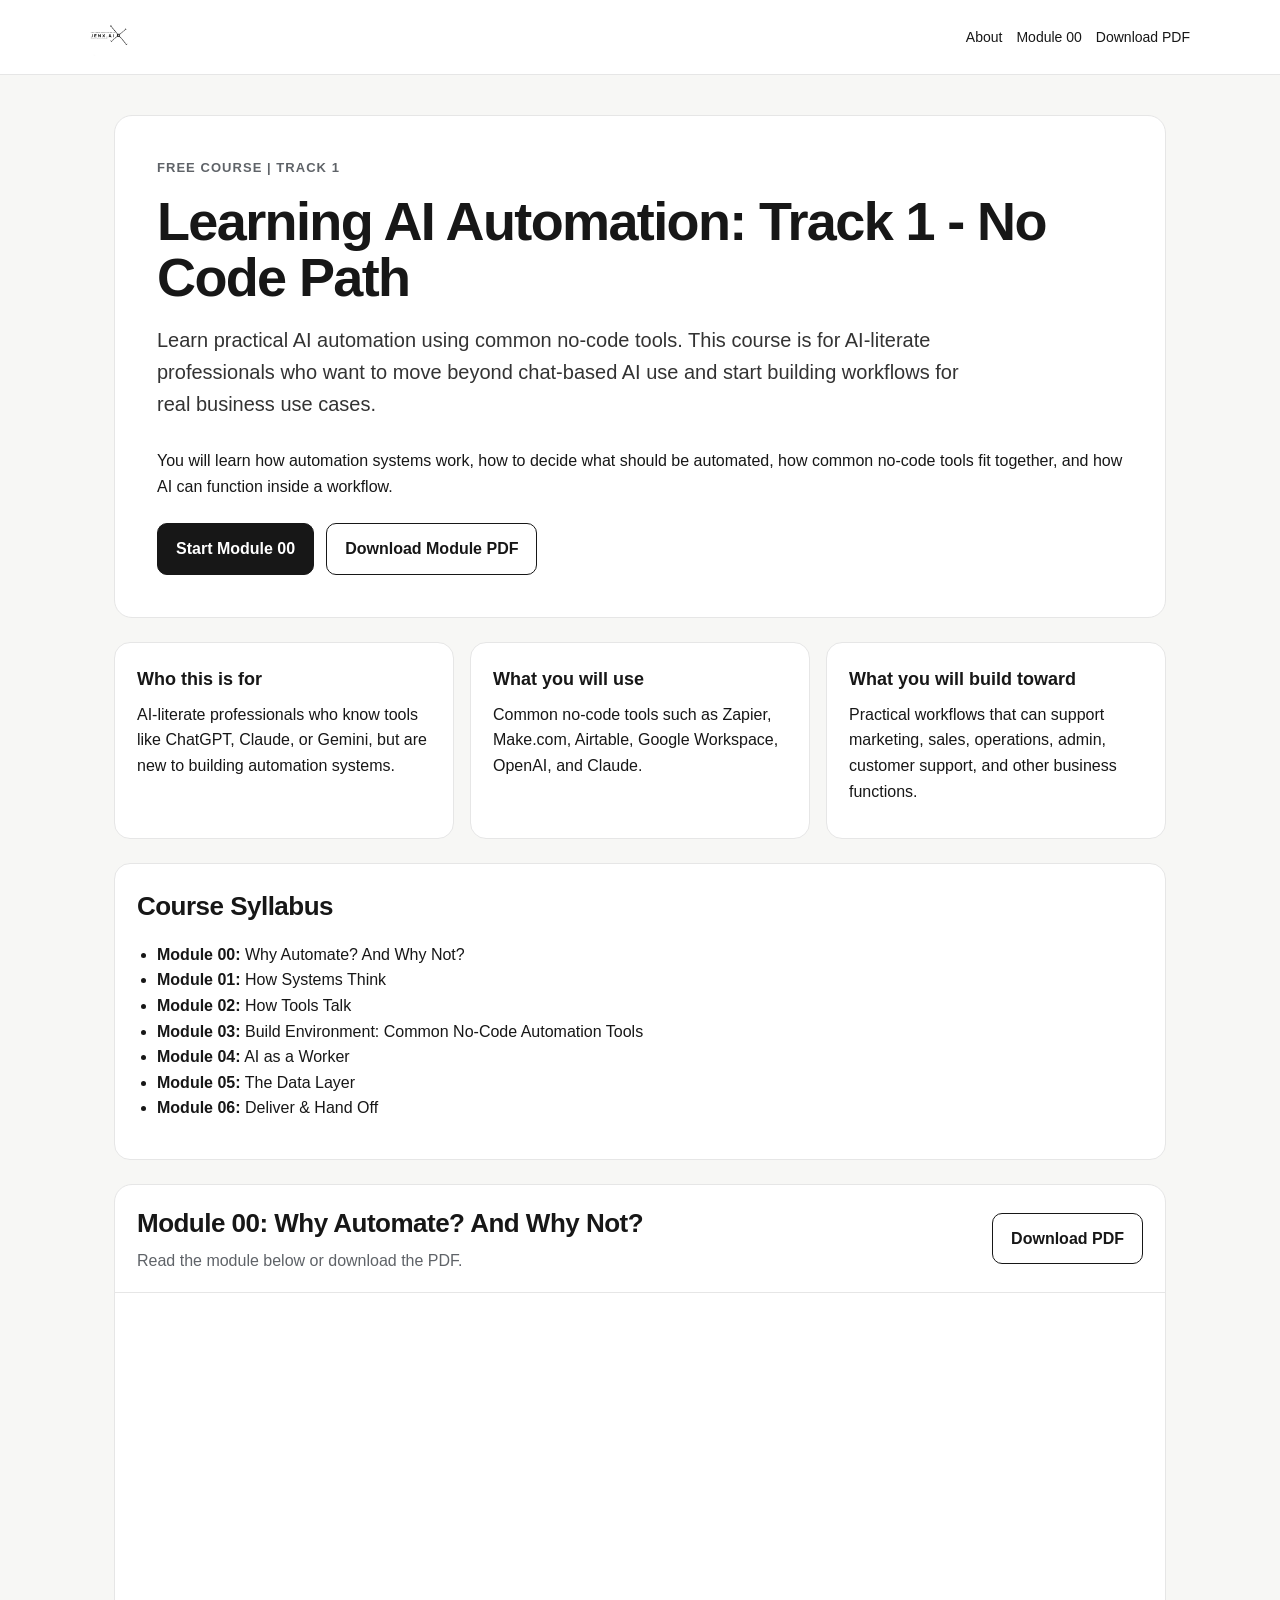
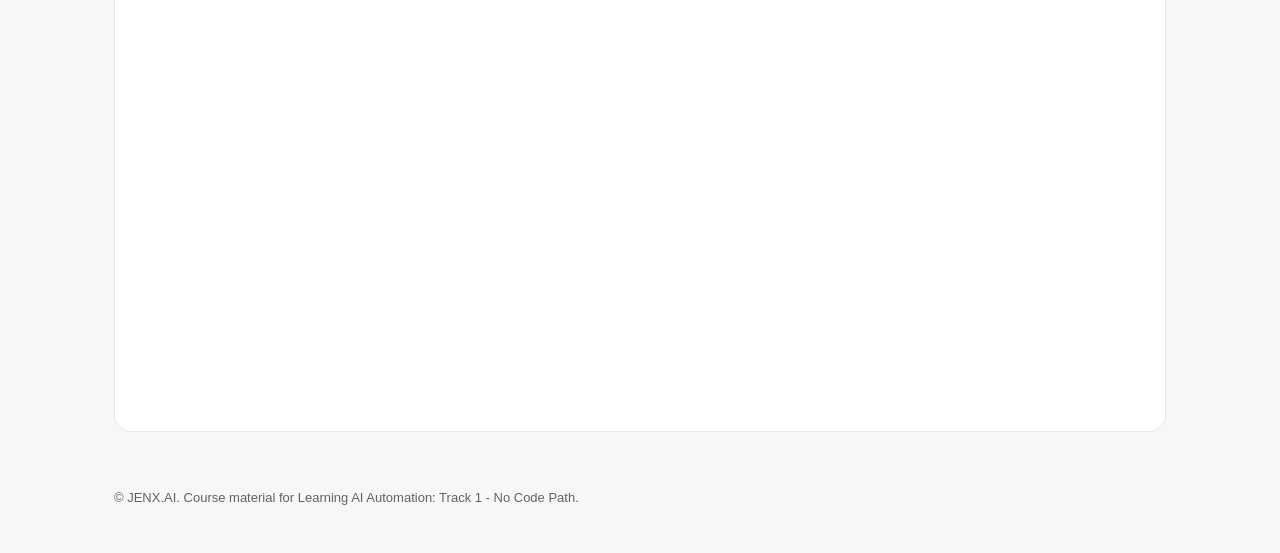
==== index.html @ 3377ea70 "Upload course files" ====
<!DOCTYPE html>
<html lang="en">
<head>
  <meta charset="UTF-8" />
  <meta name="viewport" content="width=device-width, initial-scale=1.0" />
  <title>Learning AI Automation: Track 1 - No Code Path | Module 00</title>
  <meta name="description" content="Module 00 of Learning AI Automation: Track 1 - No Code Path. Learn how to decide what should be automated before building." />
  <style>
    :root {
      --ink: #171717;
      --muted: #5f6368;
      --line: #e6e6e6;
      --bg: #f7f7f5;
      --card: #ffffff;
    }
    * { box-sizing: border-box; }
    html { scroll-behavior: smooth; }
    body {
      margin: 0;
      font-family: Arial, Helvetica, sans-serif;
      color: var(--ink);
      background: var(--bg);
      line-height: 1.6;
    }
    header {
      background: var(--card);
      border-bottom: 1px solid var(--line);
      padding: 18px 24px;
      position: sticky;
      top: 0;
      z-index: 10;
    }
    .header-inner {
      max-width: 1100px;
      margin: 0 auto;
      display: flex;
      align-items: center;
      justify-content: space-between;
      gap: 20px;
    }
    .logo {
      height: 38px;
      width: auto;
      display: block;
    }
    .nav {
      display: flex;
      gap: 14px;
      align-items: center;
      font-size: 14px;
    }
    .nav a {
      color: var(--ink);
      text-decoration: none;
    }
    .nav a:hover { text-decoration: underline; }
    main {
      max-width: 1100px;
      margin: 0 auto;
      padding: 40px 24px 56px;
    }
    .hero {
      background: var(--card);
      border: 1px solid var(--line);
      border-radius: 18px;
      padding: 42px;
      margin-bottom: 24px;
    }
    .eyebrow {
      font-size: 13px;
      text-transform: uppercase;
      letter-spacing: .08em;
      color: var(--muted);
      font-weight: 700;
      margin-bottom: 14px;
    }
    h1 {
      font-size: clamp(32px, 5vw, 54px);
      line-height: 1.05;
      margin: 0 0 18px;
      letter-spacing: -0.03em;
    }
    .subtitle {
      font-size: 20px;
      max-width: 820px;
      color: #333;
      margin: 0 0 28px;
    }
    .button-row {
      display: flex;
      gap: 12px;
      flex-wrap: wrap;
      margin-top: 24px;
    }
    .button {
      display: inline-block;
      padding: 12px 18px;
      border-radius: 10px;
      border: 1px solid var(--ink);
      text-decoration: none;
      font-weight: 700;
      color: var(--ink);
      background: var(--card);
    }
    .button.primary {
      color: #fff;
      background: var(--ink);
    }
    .grid {
      display: grid;
      grid-template-columns: repeat(3, minmax(0, 1fr));
      gap: 16px;
      margin-bottom: 24px;
    }
    .card {
      background: var(--card);
      border: 1px solid var(--line);
      border-radius: 16px;
      padding: 22px;
    }
    h2 {
      font-size: 26px;
      margin: 0 0 14px;
      letter-spacing: -0.02em;
    }
    h3 {
      font-size: 18px;
      margin: 0 0 8px;
    }
    p { margin: 0 0 12px; }
    ul { margin-top: 10px; padding-left: 20px; }
    .module-viewer {
      background: var(--card);
      border: 1px solid var(--line);
      border-radius: 18px;
      overflow: hidden;
    }
    .viewer-header {
      padding: 18px 22px;
      border-bottom: 1px solid var(--line);
      display: flex;
      justify-content: space-between;
      align-items: center;
      gap: 16px;
      flex-wrap: wrap;
    }
    .viewer-header p {
      margin: 0;
      color: var(--muted);
    }
    iframe {
      width: 100%;
      height: 82vh;
      border: 0;
      display: block;
      background: #fff;
    }
    footer {
      max-width: 1100px;
      margin: 0 auto;
      padding: 0 24px 32px;
      color: var(--muted);
      font-size: 13px;
    }
    @media (max-width: 760px) {
      header { position: static; }
      .header-inner { align-items: flex-start; flex-direction: column; }
      .hero { padding: 26px; }
      .grid { grid-template-columns: 1fr; }
      iframe { height: 70vh; }
    }
  </style>
</head>
<body>
  <header>
    <div class="header-inner">
      <img class="logo" src="assets/jenx-logo.png" alt="JENX.AI logo" />
      <nav class="nav">
        <a href="#about">About</a>
        <a href="#module">Module 00</a>
        <a href="assets/module-00.pdf" download>Download PDF</a>
      </nav>
    </div>
  </header>

  <main>
    <section class="hero" id="about">
      <div class="eyebrow">Free Course | Track 1</div>
      <h1>Learning AI Automation: Track 1 - No Code Path</h1>
      <p class="subtitle">
        Learn practical AI automation using common no-code tools. This course is for AI-literate professionals who want to move beyond chat-based AI use and start building workflows for real business use cases.
      </p>
      <p>
        You will learn how automation systems work, how to decide what should be automated, how common no-code tools fit together, and how AI can function inside a workflow.
      </p>
      <div class="button-row">
        <a class="button primary" href="#module">Start Module 00</a>
        <a class="button" href="assets/module-00.pdf" download>Download Module PDF</a>
      </div>
    </section>

    <section class="grid" aria-label="Course overview">
      <div class="card">
        <h3>Who this is for</h3>
        <p>AI-literate professionals who know tools like ChatGPT, Claude, or Gemini, but are new to building automation systems.</p>
      </div>
      <div class="card">
        <h3>What you will use</h3>
        <p>Common no-code tools such as Zapier, Make.com, Airtable, Google Workspace, OpenAI, and Claude.</p>
      </div>
      <div class="card">
        <h3>What you will build toward</h3>
        <p>Practical workflows that can support marketing, sales, operations, admin, customer support, and other business functions.</p>
      </div>
    </section>

    <section class="card" style="margin-bottom:24px;">
      <h2>Course Syllabus</h2>
      <ul>
        <li><strong>Module 00:</strong> Why Automate? And Why Not?</li>
        <li><strong>Module 01:</strong> How Systems Think</li>
        <li><strong>Module 02:</strong> How Tools Talk</li>
        <li><strong>Module 03:</strong> Build Environment: Common No-Code Automation Tools</li>
        <li><strong>Module 04:</strong> AI as a Worker</li>
        <li><strong>Module 05:</strong> The Data Layer</li>
        <li><strong>Module 06:</strong> Deliver &amp; Hand Off</li>
      </ul>
    </section>

    <section class="module-viewer" id="module">
      <div class="viewer-header">
        <div>
          <h2 style="margin-bottom:4px;">Module 00: Why Automate? And Why Not?</h2>
          <p>Read the module below or download the PDF.</p>
        </div>
        <a class="button" href="assets/module-00.pdf" download>Download PDF</a>
      </div>
      <iframe src="assets/module-00.pdf" title="Module 00 PDF"></iframe>
    </section>
  </main>

  <footer>
    <p>© JENX.AI. Course material for Learning AI Automation: Track 1 - No Code Path.</p>
  </footer>
</body>
</html>
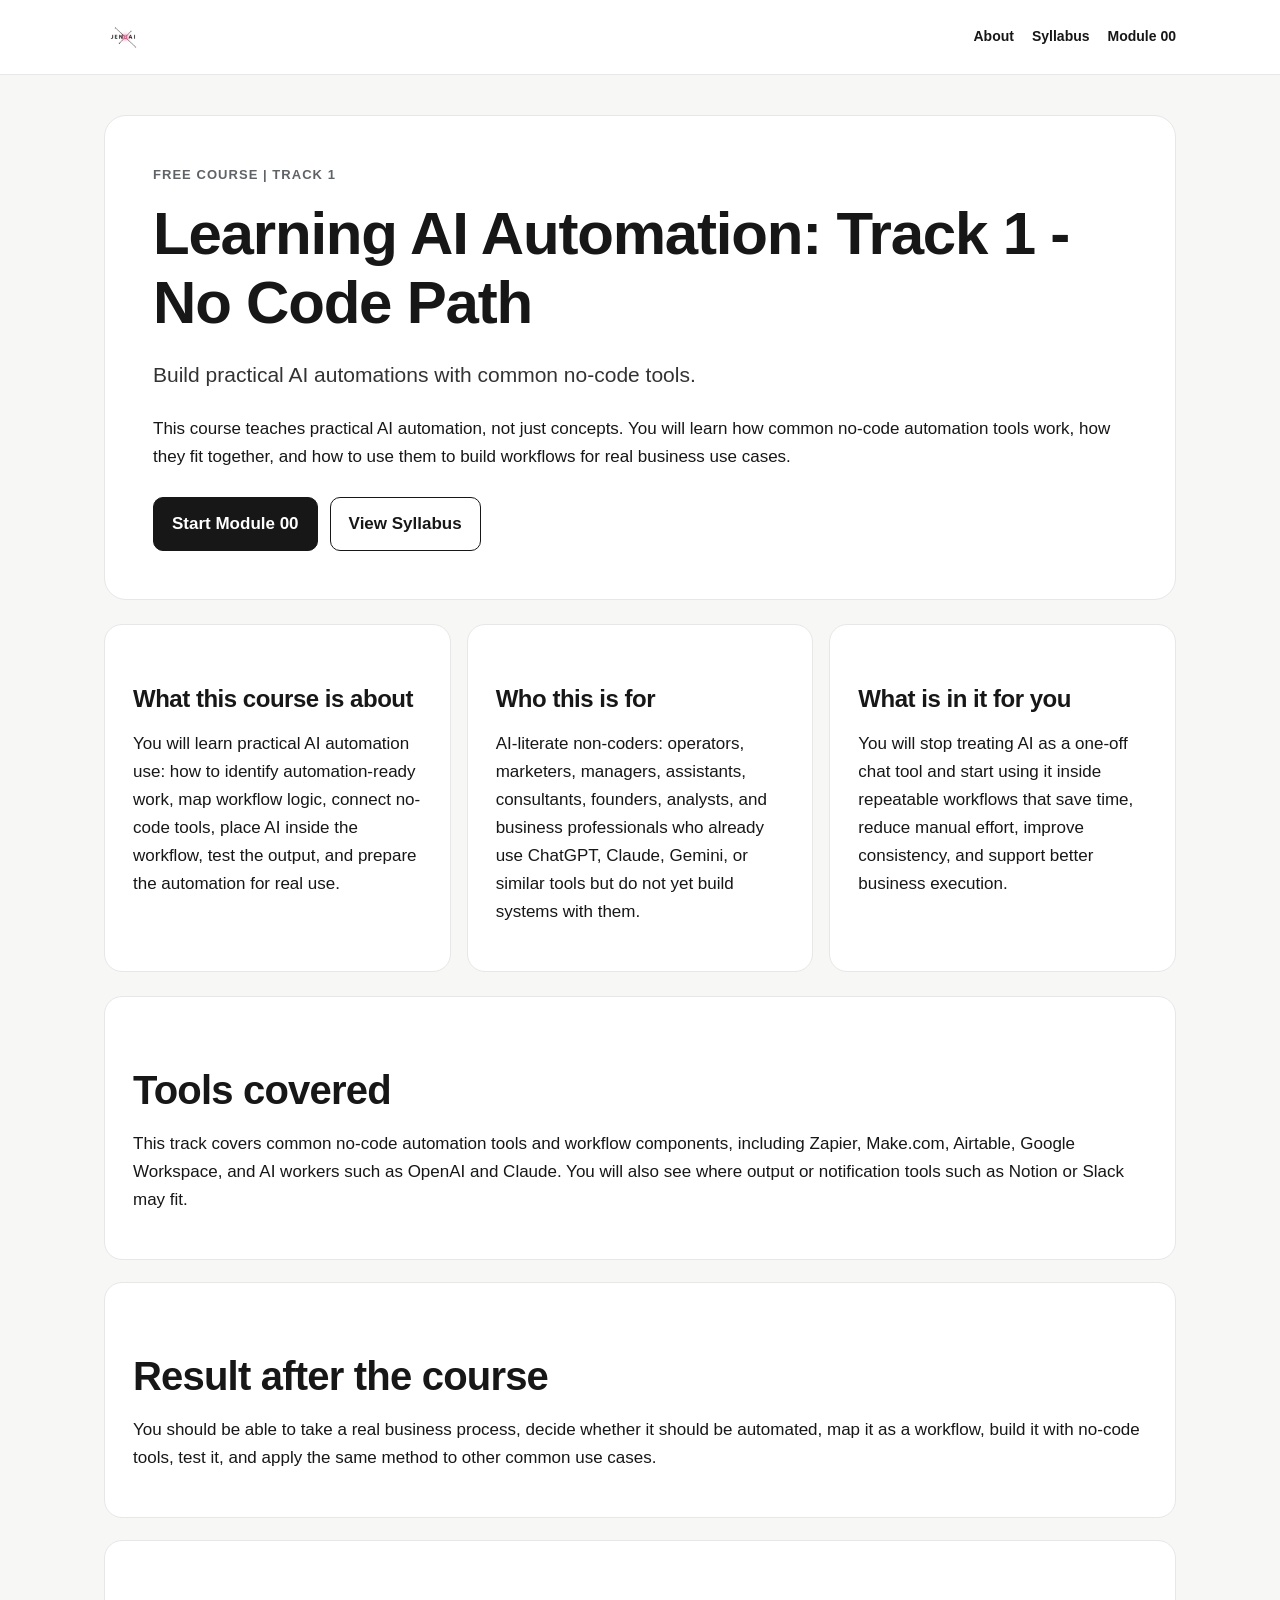
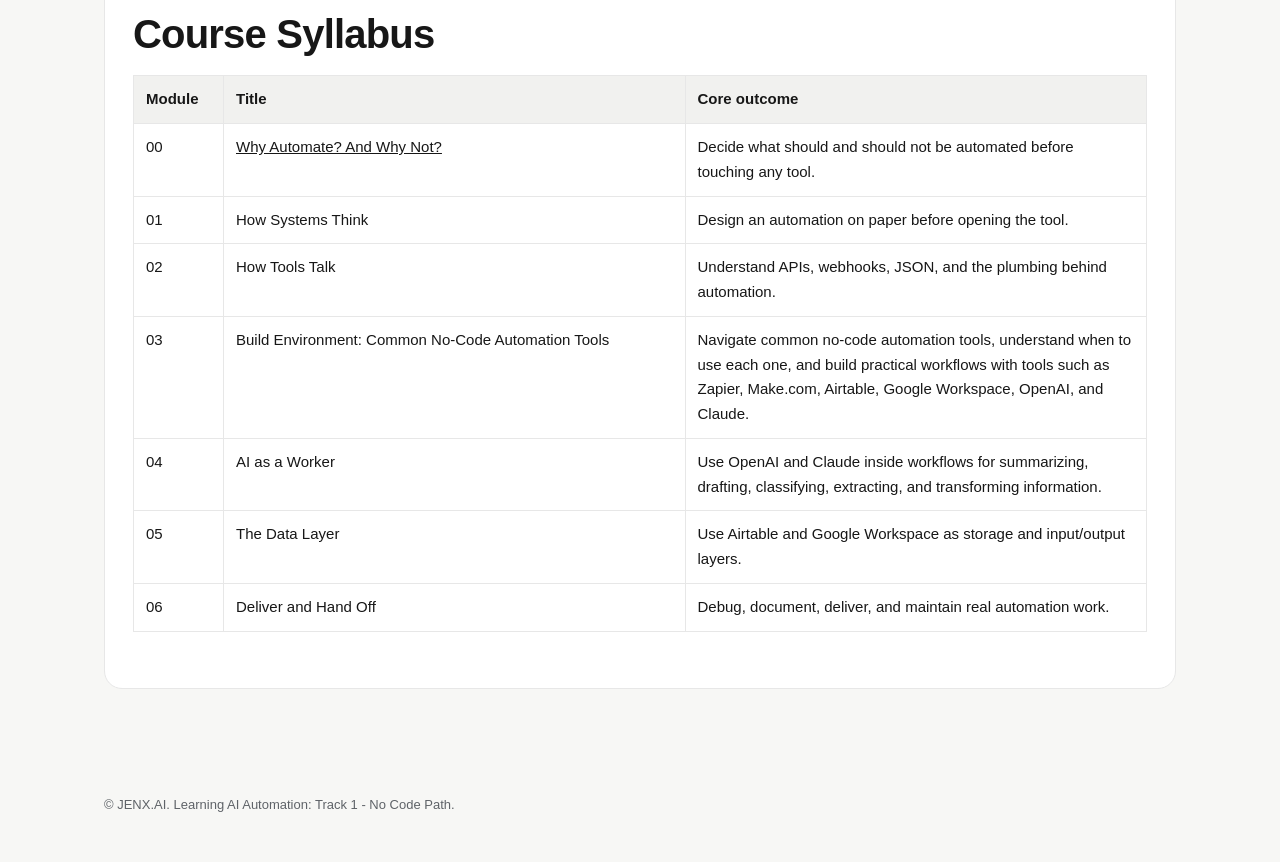
==== commit 5ac9d897: "Add files via upload" ====
--- a/index.html
+++ b/index.html
@@ -3,244 +3,80 @@
 <head>
   <meta charset="UTF-8" />
   <meta name="viewport" content="width=device-width, initial-scale=1.0" />
-  <title>Learning AI Automation: Track 1 - No Code Path | Module 00</title>
-  <meta name="description" content="Module 00 of Learning AI Automation: Track 1 - No Code Path. Learn how to decide what should be automated before building." />
-  <style>
-    :root {
-      --ink: #171717;
-      --muted: #5f6368;
-      --line: #e6e6e6;
-      --bg: #f7f7f5;
-      --card: #ffffff;
-    }
-    * { box-sizing: border-box; }
-    html { scroll-behavior: smooth; }
-    body {
-      margin: 0;
-      font-family: Arial, Helvetica, sans-serif;
-      color: var(--ink);
-      background: var(--bg);
-      line-height: 1.6;
-    }
-    header {
-      background: var(--card);
-      border-bottom: 1px solid var(--line);
-      padding: 18px 24px;
-      position: sticky;
-      top: 0;
-      z-index: 10;
-    }
-    .header-inner {
-      max-width: 1100px;
-      margin: 0 auto;
-      display: flex;
-      align-items: center;
-      justify-content: space-between;
-      gap: 20px;
-    }
-    .logo {
-      height: 38px;
-      width: auto;
-      display: block;
-    }
-    .nav {
-      display: flex;
-      gap: 14px;
-      align-items: center;
-      font-size: 14px;
-    }
-    .nav a {
-      color: var(--ink);
-      text-decoration: none;
-    }
-    .nav a:hover { text-decoration: underline; }
-    main {
-      max-width: 1100px;
-      margin: 0 auto;
-      padding: 40px 24px 56px;
-    }
-    .hero {
-      background: var(--card);
-      border: 1px solid var(--line);
-      border-radius: 18px;
-      padding: 42px;
-      margin-bottom: 24px;
-    }
-    .eyebrow {
-      font-size: 13px;
-      text-transform: uppercase;
-      letter-spacing: .08em;
-      color: var(--muted);
-      font-weight: 700;
-      margin-bottom: 14px;
-    }
-    h1 {
-      font-size: clamp(32px, 5vw, 54px);
-      line-height: 1.05;
-      margin: 0 0 18px;
-      letter-spacing: -0.03em;
-    }
-    .subtitle {
-      font-size: 20px;
-      max-width: 820px;
-      color: #333;
-      margin: 0 0 28px;
-    }
-    .button-row {
-      display: flex;
-      gap: 12px;
-      flex-wrap: wrap;
-      margin-top: 24px;
-    }
-    .button {
-      display: inline-block;
-      padding: 12px 18px;
-      border-radius: 10px;
-      border: 1px solid var(--ink);
-      text-decoration: none;
-      font-weight: 700;
-      color: var(--ink);
-      background: var(--card);
-    }
-    .button.primary {
-      color: #fff;
-      background: var(--ink);
-    }
-    .grid {
-      display: grid;
-      grid-template-columns: repeat(3, minmax(0, 1fr));
-      gap: 16px;
-      margin-bottom: 24px;
-    }
-    .card {
-      background: var(--card);
-      border: 1px solid var(--line);
-      border-radius: 16px;
-      padding: 22px;
-    }
-    h2 {
-      font-size: 26px;
-      margin: 0 0 14px;
-      letter-spacing: -0.02em;
-    }
-    h3 {
-      font-size: 18px;
-      margin: 0 0 8px;
-    }
-    p { margin: 0 0 12px; }
-    ul { margin-top: 10px; padding-left: 20px; }
-    .module-viewer {
-      background: var(--card);
-      border: 1px solid var(--line);
-      border-radius: 18px;
-      overflow: hidden;
-    }
-    .viewer-header {
-      padding: 18px 22px;
-      border-bottom: 1px solid var(--line);
-      display: flex;
-      justify-content: space-between;
-      align-items: center;
-      gap: 16px;
-      flex-wrap: wrap;
-    }
-    .viewer-header p {
-      margin: 0;
-      color: var(--muted);
-    }
-    iframe {
-      width: 100%;
-      height: 82vh;
-      border: 0;
-      display: block;
-      background: #fff;
-    }
-    footer {
-      max-width: 1100px;
-      margin: 0 auto;
-      padding: 0 24px 32px;
-      color: var(--muted);
-      font-size: 13px;
-    }
-    @media (max-width: 760px) {
-      header { position: static; }
-      .header-inner { align-items: flex-start; flex-direction: column; }
-      .hero { padding: 26px; }
-      .grid { grid-template-columns: 1fr; }
-      iframe { height: 70vh; }
-    }
-  </style>
+  <title>Learning AI Automation: Track 1 - No Code Path</title>
+  <meta name="description" content="A practical no-code AI automation course for AI-literate professionals." />
+  <link rel="stylesheet" href="assets/style.css" />
 </head>
 <body>
-  <header>
-    <div class="header-inner">
-      <img class="logo" src="assets/jenx-logo.png" alt="JENX.AI logo" />
-      <nav class="nav">
-        <a href="#about">About</a>
-        <a href="#module">Module 00</a>
-        <a href="assets/module-00.pdf" download>Download PDF</a>
-      </nav>
+<header>
+  <div class="header-inner">
+    <a href="index.html"><img class="logo" src="assets/jenx-logo.png" alt="JENX.AI logo" /></a>
+    <nav class="nav">
+      <a href="#about">About</a>
+      <a href="#syllabus">Syllabus</a>
+      <a href="module-00.html">Module 00</a>
+    </nav>
+  </div>
+</header>
+
+<main>
+  <section class="hero" id="about">
+    <div class="eyebrow">Free Course | Track 1</div>
+    <h1>Learning AI Automation: Track 1 - No Code Path</h1>
+    <p class="subtitle">Build practical AI automations with common no-code tools.</p>
+    <p>This course teaches practical AI automation, not just concepts. You will learn how common no-code automation tools work, how they fit together, and how to use them to build workflows for real business use cases.</p>
+    <div class="button-row">
+      <a class="button primary" href="module-00.html">Start Module 00</a>
+      <a class="button" href="#syllabus">View Syllabus</a>
     </div>
-  </header>
+  </section>
 
-  <main>
-    <section class="hero" id="about">
-      <div class="eyebrow">Free Course | Track 1</div>
-      <h1>Learning AI Automation: Track 1 - No Code Path</h1>
-      <p class="subtitle">
-        Learn practical AI automation using common no-code tools. This course is for AI-literate professionals who want to move beyond chat-based AI use and start building workflows for real business use cases.
-      </p>
-      <p>
-        You will learn how automation systems work, how to decide what should be automated, how common no-code tools fit together, and how AI can function inside a workflow.
-      </p>
-      <div class="button-row">
-        <a class="button primary" href="#module">Start Module 00</a>
-        <a class="button" href="assets/module-00.pdf" download>Download Module PDF</a>
-      </div>
-    </section>
+  <section class="grid">
+    <div class="card">
+      <h3>What this course is about</h3>
+      <p>You will learn practical AI automation use: how to identify automation-ready work, map workflow logic, connect no-code tools, place AI inside the workflow, test the output, and prepare the automation for real use.</p>
+    </div>
+    <div class="card">
+      <h3>Who this is for</h3>
+      <p>AI-literate non-coders: operators, marketers, managers, assistants, consultants, founders, analysts, and business professionals who already use ChatGPT, Claude, Gemini, or similar tools but do not yet build systems with them.</p>
+    </div>
+    <div class="card">
+      <h3>What is in it for you</h3>
+      <p>You will stop treating AI as a one-off chat tool and start using it inside repeatable workflows that save time, reduce manual effort, improve consistency, and support better business execution.</p>
+    </div>
+  </section>
 
-    <section class="grid" aria-label="Course overview">
-      <div class="card">
-        <h3>Who this is for</h3>
-        <p>AI-literate professionals who know tools like ChatGPT, Claude, or Gemini, but are new to building automation systems.</p>
-      </div>
-      <div class="card">
-        <h3>What you will use</h3>
-        <p>Common no-code tools such as Zapier, Make.com, Airtable, Google Workspace, OpenAI, and Claude.</p>
-      </div>
-      <div class="card">
-        <h3>What you will build toward</h3>
-        <p>Practical workflows that can support marketing, sales, operations, admin, customer support, and other business functions.</p>
-      </div>
-    </section>
+  <section class="card">
+    <h2>Tools covered</h2>
+    <p>This track covers common no-code automation tools and workflow components, including Zapier, Make.com, Airtable, Google Workspace, and AI workers such as OpenAI and Claude. You will also see where output or notification tools such as Notion or Slack may fit.</p>
+  </section>
 
-    <section class="card" style="margin-bottom:24px;">
-      <h2>Course Syllabus</h2>
-      <ul>
-        <li><strong>Module 00:</strong> Why Automate? And Why Not?</li>
-        <li><strong>Module 01:</strong> How Systems Think</li>
-        <li><strong>Module 02:</strong> How Tools Talk</li>
-        <li><strong>Module 03:</strong> Build Environment: Common No-Code Automation Tools</li>
-        <li><strong>Module 04:</strong> AI as a Worker</li>
-        <li><strong>Module 05:</strong> The Data Layer</li>
-        <li><strong>Module 06:</strong> Deliver &amp; Hand Off</li>
-      </ul>
-    </section>
+  <section class="card">
+    <h2>Result after the course</h2>
+    <p>You should be able to take a real business process, decide whether it should be automated, map it as a workflow, build it with no-code tools, test it, and apply the same method to other common use cases.</p>
+  </section>
 
-    <section class="module-viewer" id="module">
-      <div class="viewer-header">
-        <div>
-          <h2 style="margin-bottom:4px;">Module 00: Why Automate? And Why Not?</h2>
-          <p>Read the module below or download the PDF.</p>
-        </div>
-        <a class="button" href="assets/module-00.pdf" download>Download PDF</a>
-      </div>
-      <iframe src="assets/module-00.pdf" title="Module 00 PDF"></iframe>
-    </section>
-  </main>
+  <section class="card" id="syllabus">
+    <h2>Course Syllabus</h2>
+    <table>
+      <thead>
+        <tr><th style="width: 90px;">Module</th><th>Title</th><th>Core outcome</th></tr>
+      </thead>
+      <tbody>
+        <tr><td>00</td><td><a href="module-00.html">Why Automate? And Why Not?</a></td><td>Decide what should and should not be automated before touching any tool.</td></tr>
+        <tr><td>01</td><td>How Systems Think</td><td>Design an automation on paper before opening the tool.</td></tr>
+        <tr><td>02</td><td>How Tools Talk</td><td>Understand APIs, webhooks, JSON, and the plumbing behind automation.</td></tr>
+        <tr><td>03</td><td>Build Environment: Common No-Code Automation Tools</td><td>Navigate common no-code automation tools, understand when to use each one, and build practical workflows with tools such as Zapier, Make.com, Airtable, Google Workspace, OpenAI, and Claude.</td></tr>
+        <tr><td>04</td><td>AI as a Worker</td><td>Use OpenAI and Claude inside workflows for summarizing, drafting, classifying, extracting, and transforming information.</td></tr>
+        <tr><td>05</td><td>The Data Layer</td><td>Use Airtable and Google Workspace as storage and input/output layers.</td></tr>
+        <tr><td>06</td><td>Deliver and Hand Off</td><td>Debug, document, deliver, and maintain real automation work.</td></tr>
+      </tbody>
+    </table>
+  </section>
+</main>
 
-  <footer>
-    <p>© JENX.AI. Course material for Learning AI Automation: Track 1 - No Code Path.</p>
-  </footer>
+<footer>
+  <p>© JENX.AI. Learning AI Automation: Track 1 - No Code Path.</p>
+</footer>
 </body>
 </html>
--- a/assets/style.css
+++ b/assets/style.css
@@ -0,0 +1,226 @@
+
+:root {
+  --ink: #171717;
+  --muted: #5f6368;
+  --line: #e7e7e7;
+  --bg: #f7f7f5;
+  --card: #ffffff;
+  --soft: #f1f1ef;
+  --max: 1120px;
+}
+* { box-sizing: border-box; }
+html { scroll-behavior: smooth; }
+body {
+  margin: 0;
+  font-family: Arial, Helvetica, sans-serif;
+  color: var(--ink);
+  background: var(--bg);
+  line-height: 1.65;
+  font-size: 17px;
+}
+a { color: var(--ink); }
+header {
+  background: var(--card);
+  border-bottom: 1px solid var(--line);
+  position: sticky;
+  top: 0;
+  z-index: 20;
+}
+.header-inner {
+  max-width: var(--max);
+  margin: 0 auto;
+  padding: 16px 24px;
+  display: flex;
+  justify-content: space-between;
+  align-items: center;
+  gap: 18px;
+}
+.logo {
+  height: 42px;
+  width: auto;
+  display: block;
+}
+.nav {
+  display: flex;
+  gap: 18px;
+  align-items: center;
+  font-size: 14px;
+}
+.nav a {
+  text-decoration: none;
+  color: var(--ink);
+  font-weight: 600;
+}
+.nav a:hover { text-decoration: underline; }
+main {
+  max-width: var(--max);
+  margin: 0 auto;
+  padding: 40px 24px 70px;
+}
+.hero {
+  background: var(--card);
+  border: 1px solid var(--line);
+  border-radius: 22px;
+  padding: 48px;
+  margin-bottom: 24px;
+}
+.eyebrow {
+  text-transform: uppercase;
+  letter-spacing: .08em;
+  color: var(--muted);
+  font-size: 13px;
+  font-weight: 700;
+  margin-bottom: 14px;
+}
+h1, h2, h3, h4 {
+  line-height: 1.15;
+  letter-spacing: -0.02em;
+}
+h1 {
+  font-size: clamp(34px, 6vw, 60px);
+  margin: 0 0 18px;
+}
+h2 {
+  font-size: clamp(28px, 4vw, 40px);
+  margin: 42px 0 16px;
+}
+h3 {
+  font-size: 24px;
+  margin: 32px 0 12px;
+}
+h4 {
+  font-size: 19px;
+  margin: 24px 0 10px;
+}
+.subtitle {
+  font-size: 21px;
+  color: #333;
+  max-width: 820px;
+  margin-bottom: 22px;
+}
+.card {
+  background: var(--card);
+  border: 1px solid var(--line);
+  border-radius: 18px;
+  padding: 28px;
+  margin-bottom: 22px;
+}
+.grid {
+  display: grid;
+  grid-template-columns: repeat(3, minmax(0, 1fr));
+  gap: 16px;
+  margin: 24px 0;
+}
+.grid .card { margin: 0; }
+.button-row {
+  display: flex;
+  flex-wrap: wrap;
+  gap: 12px;
+  margin-top: 26px;
+}
+.button {
+  display: inline-block;
+  padding: 12px 18px;
+  border-radius: 10px;
+  border: 1px solid var(--ink);
+  background: var(--card);
+  color: var(--ink);
+  text-decoration: none;
+  font-weight: 700;
+}
+.button.primary {
+  background: var(--ink);
+  color: white;
+}
+ul, ol { padding-left: 22px; }
+li { margin: 6px 0; }
+blockquote {
+  border-left: 4px solid var(--ink);
+  padding: 10px 18px;
+  margin: 20px 0;
+  background: var(--soft);
+  font-weight: 700;
+}
+table {
+  width: 100%;
+  border-collapse: collapse;
+  margin: 18px 0 28px;
+  table-layout: fixed;
+  font-size: 15px;
+}
+th, td {
+  border: 1px solid var(--line);
+  padding: 11px 12px;
+  vertical-align: top;
+  overflow-wrap: anywhere;
+}
+th {
+  background: var(--soft);
+  text-align: left;
+}
+pre {
+  background: #111;
+  color: #fff;
+  padding: 18px;
+  border-radius: 14px;
+  white-space: pre-wrap;
+  overflow-wrap: anywhere;
+  font-size: 15px;
+  line-height: 1.55;
+}
+hr {
+  border: 0;
+  border-top: 1px solid var(--line);
+  margin: 34px 0;
+}
+.module-layout {
+  display: grid;
+  grid-template-columns: 250px minmax(0, 1fr);
+  gap: 28px;
+}
+.sidebar {
+  position: sticky;
+  top: 88px;
+  align-self: start;
+  background: var(--card);
+  border: 1px solid var(--line);
+  border-radius: 18px;
+  padding: 18px;
+  font-size: 14px;
+}
+.sidebar a {
+  display: block;
+  text-decoration: none;
+  padding: 7px 0;
+  color: var(--ink);
+}
+.sidebar a:hover { text-decoration: underline; }
+.module-content {
+  background: var(--card);
+  border: 1px solid var(--line);
+  border-radius: 22px;
+  padding: 42px;
+}
+.notice {
+  background: var(--soft);
+  border: 1px solid var(--line);
+  border-radius: 16px;
+  padding: 20px;
+}
+footer {
+  max-width: var(--max);
+  margin: 0 auto;
+  padding: 0 24px 34px;
+  color: var(--muted);
+  font-size: 13px;
+}
+@media (max-width: 860px) {
+  header { position: static; }
+  .header-inner { align-items: flex-start; flex-direction: column; }
+  .nav { flex-wrap: wrap; }
+  .hero, .module-content { padding: 28px; }
+  .grid { grid-template-columns: 1fr; }
+  .module-layout { grid-template-columns: 1fr; }
+  .sidebar { position: static; }
+  table { font-size: 14px; }
+}
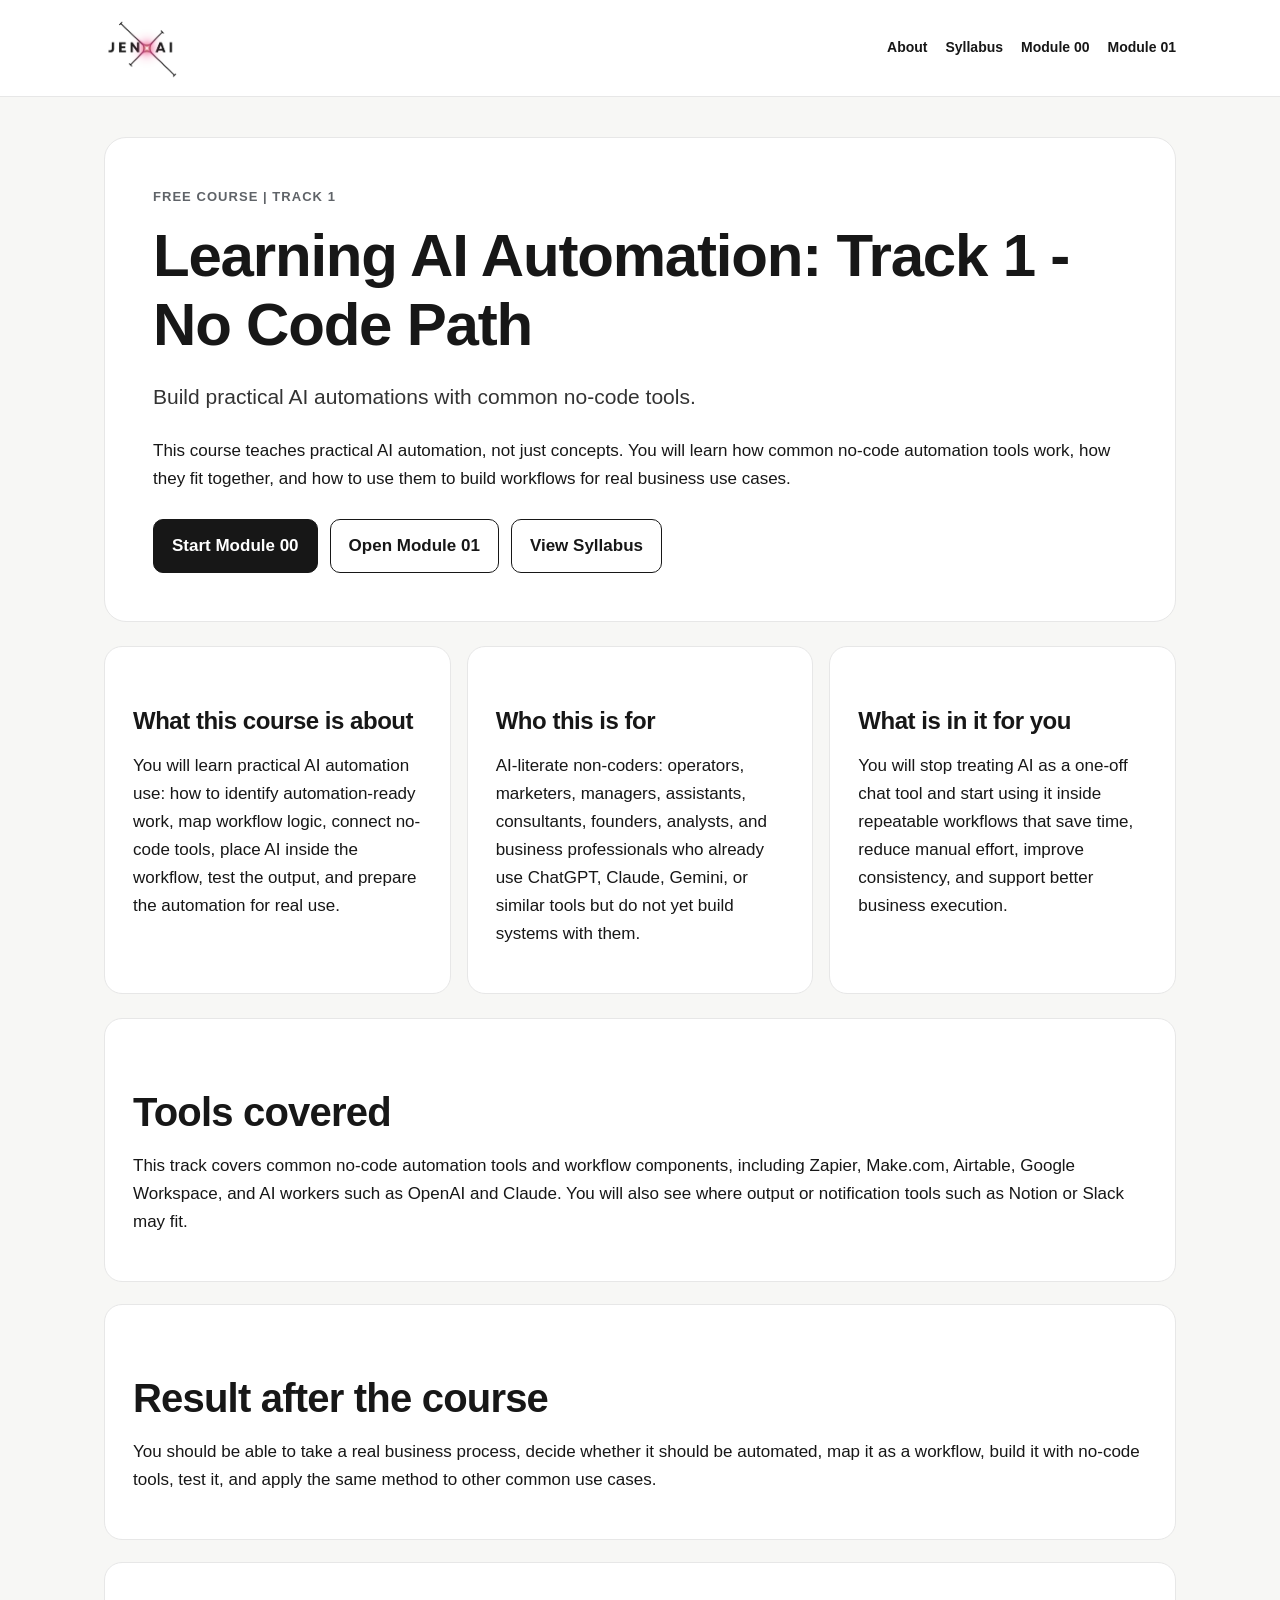
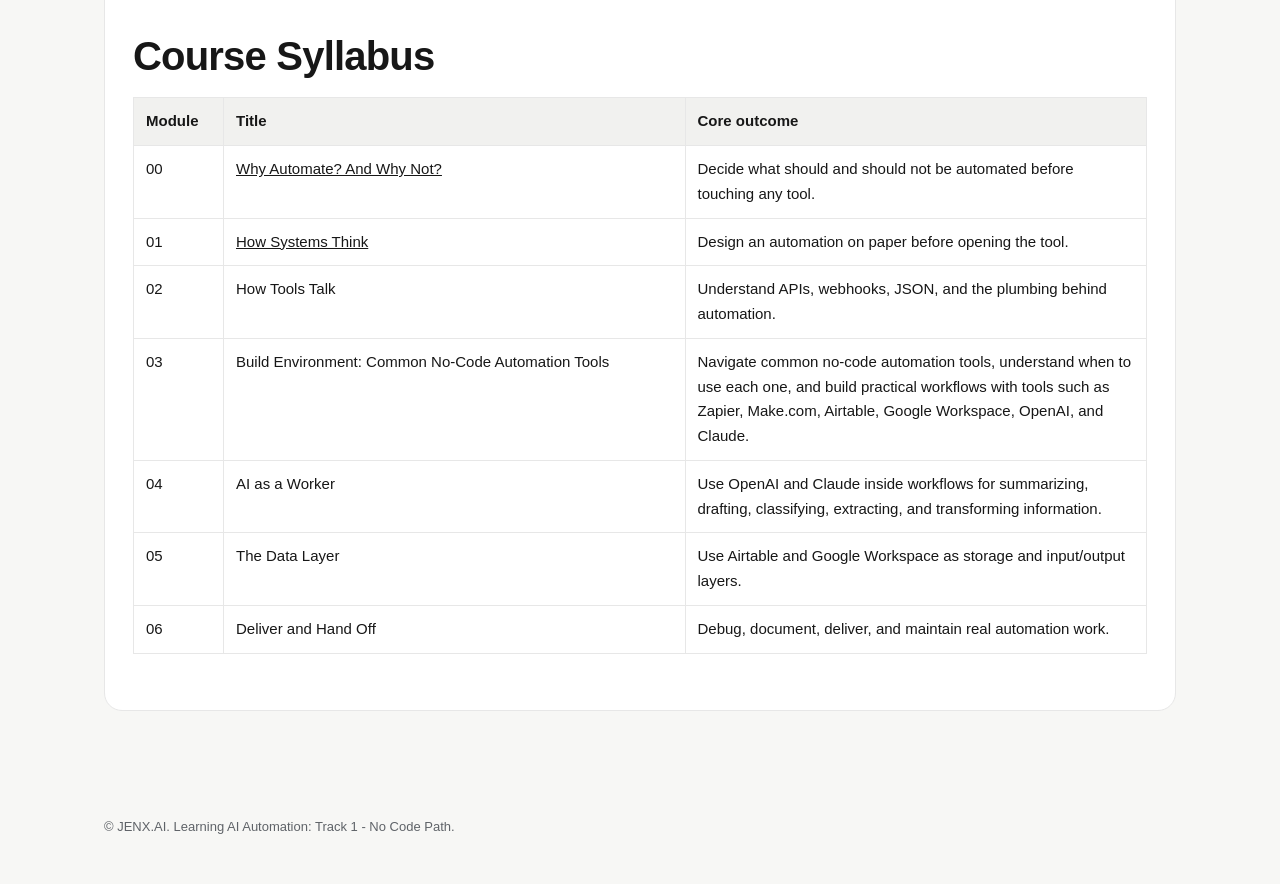
==== commit b9a0e6c3: "Link Module 01 from homepage" ====
--- a/index.html
+++ b/index.html
@@ -15,6 +15,7 @@
       <a href="#about">About</a>
       <a href="#syllabus">Syllabus</a>
       <a href="module-00.html">Module 00</a>
+      <a href="module-01.html">Module 01</a>
     </nav>
   </div>
 </header>
@@ -27,6 +28,7 @@
     <p>This course teaches practical AI automation, not just concepts. You will learn how common no-code automation tools work, how they fit together, and how to use them to build workflows for real business use cases.</p>
     <div class="button-row">
       <a class="button primary" href="module-00.html">Start Module 00</a>
+      <a class="button" href="module-01.html">Open Module 01</a>
       <a class="button" href="#syllabus">View Syllabus</a>
     </div>
   </section>
@@ -64,7 +66,7 @@
       </thead>
       <tbody>
         <tr><td>00</td><td><a href="module-00.html">Why Automate? And Why Not?</a></td><td>Decide what should and should not be automated before touching any tool.</td></tr>
-        <tr><td>01</td><td>How Systems Think</td><td>Design an automation on paper before opening the tool.</td></tr>
+        <tr><td>01</td><td><a href="module-01.html">How Systems Think</a></td><td>Design an automation on paper before opening the tool.</td></tr>
         <tr><td>02</td><td>How Tools Talk</td><td>Understand APIs, webhooks, JSON, and the plumbing behind automation.</td></tr>
         <tr><td>03</td><td>Build Environment: Common No-Code Automation Tools</td><td>Navigate common no-code automation tools, understand when to use each one, and build practical workflows with tools such as Zapier, Make.com, Airtable, Google Workspace, OpenAI, and Claude.</td></tr>
         <tr><td>04</td><td>AI as a Worker</td><td>Use OpenAI and Claude inside workflows for summarizing, drafting, classifying, extracting, and transforming information.</td></tr>
--- a/assets/style.css
+++ b/assets/style.css
@@ -36,7 +36,7 @@
   gap: 18px;
 }
 .logo {
-  height: 42px;
+  height: 64px;
   width: auto;
   display: block;
 }
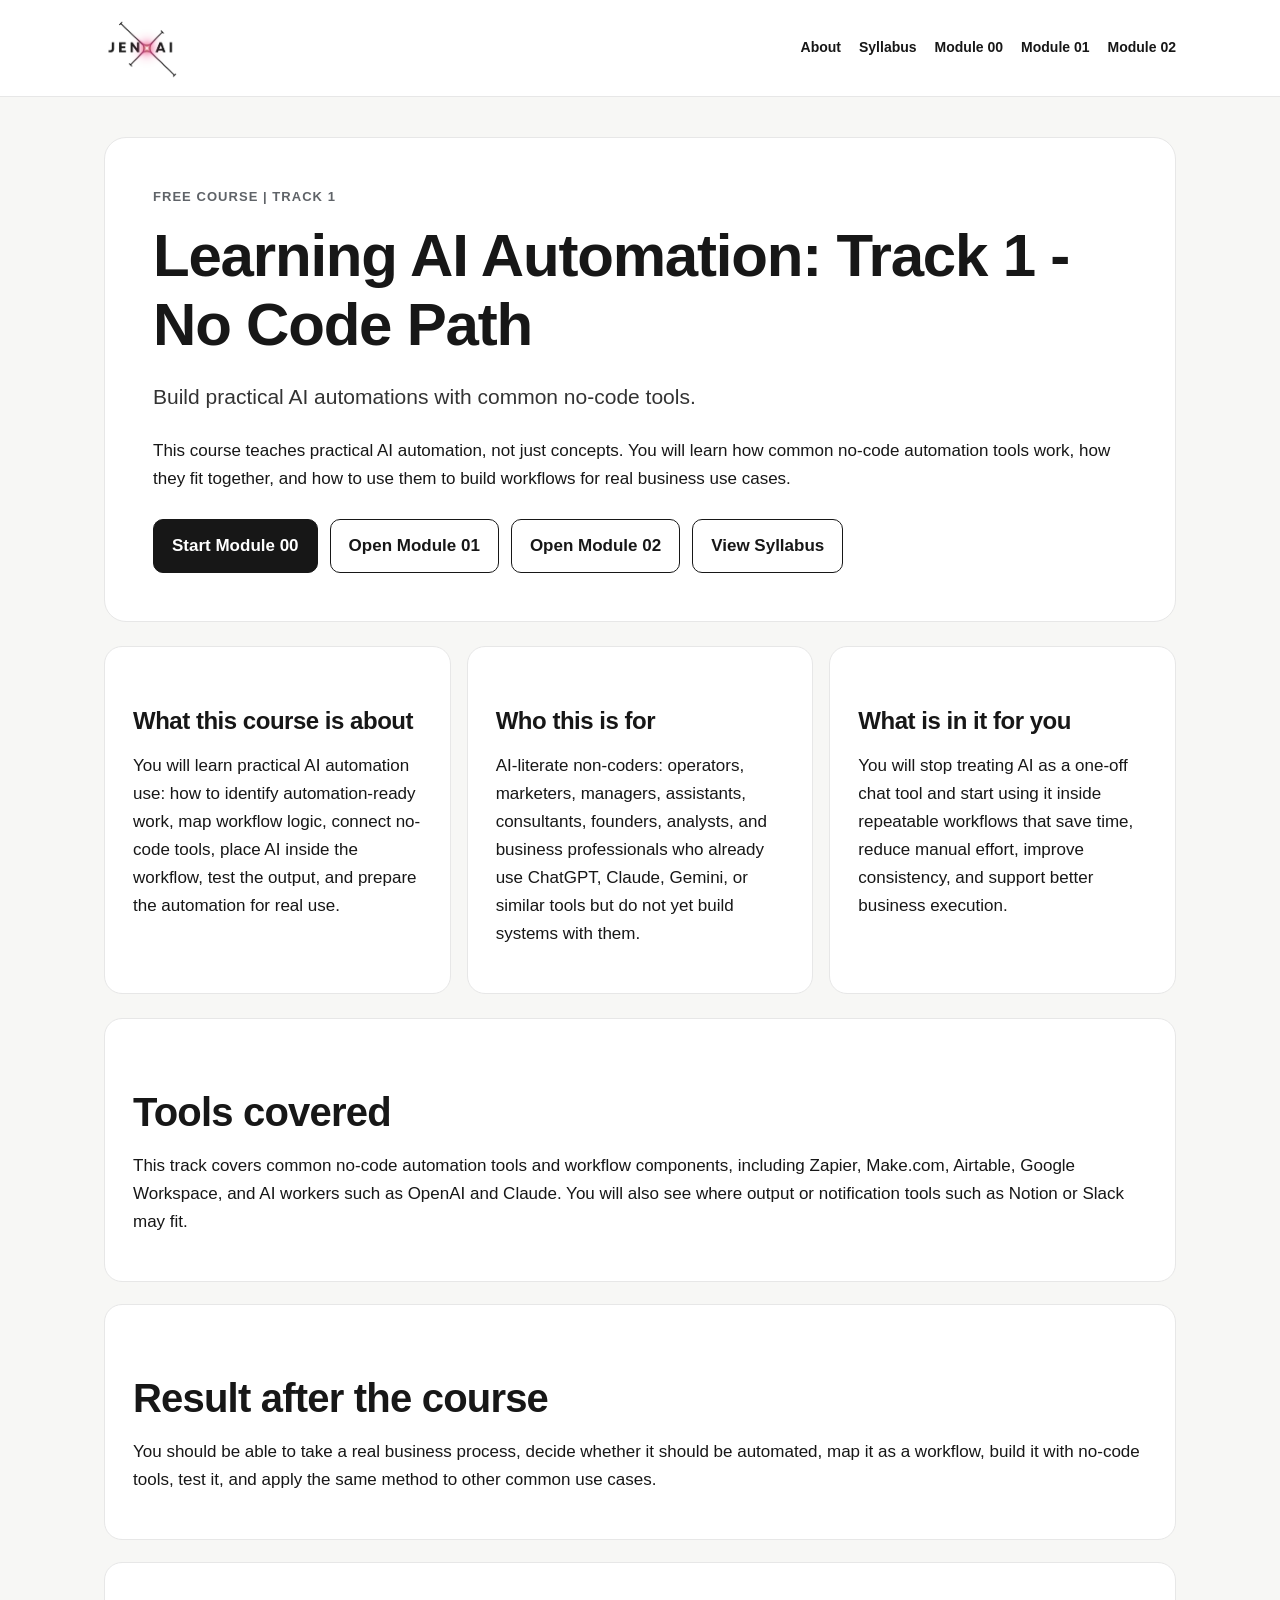
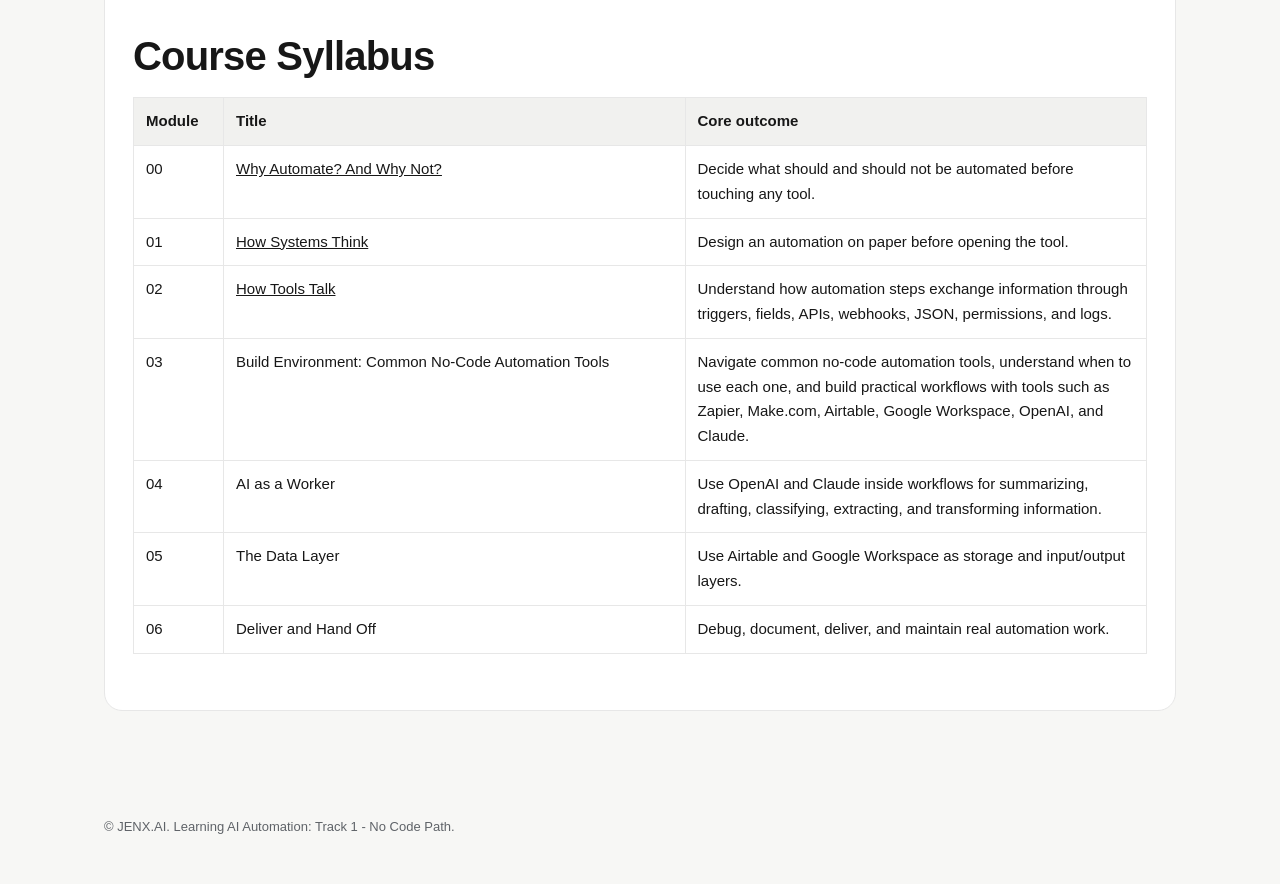
==== commit d0cca93a: "Add Module 02 links to homepage" ====
--- a/index.html
+++ b/index.html
@@ -16,6 +16,7 @@
       <a href="#syllabus">Syllabus</a>
       <a href="module-00.html">Module 00</a>
       <a href="module-01.html">Module 01</a>
+      <a href="module-02.html">Module 02</a>
     </nav>
   </div>
 </header>
@@ -29,6 +30,7 @@
     <div class="button-row">
       <a class="button primary" href="module-00.html">Start Module 00</a>
       <a class="button" href="module-01.html">Open Module 01</a>
+      <a class="button" href="module-02.html">Open Module 02</a>
       <a class="button" href="#syllabus">View Syllabus</a>
     </div>
   </section>
@@ -67,7 +69,7 @@
       <tbody>
         <tr><td>00</td><td><a href="module-00.html">Why Automate? And Why Not?</a></td><td>Decide what should and should not be automated before touching any tool.</td></tr>
         <tr><td>01</td><td><a href="module-01.html">How Systems Think</a></td><td>Design an automation on paper before opening the tool.</td></tr>
-        <tr><td>02</td><td>How Tools Talk</td><td>Understand APIs, webhooks, JSON, and the plumbing behind automation.</td></tr>
+        <tr><td>02</td><td><a href="module-02.html">How Tools Talk</a></td><td>Understand how automation steps exchange information through triggers, fields, APIs, webhooks, JSON, permissions, and logs.</td></tr>
         <tr><td>03</td><td>Build Environment: Common No-Code Automation Tools</td><td>Navigate common no-code automation tools, understand when to use each one, and build practical workflows with tools such as Zapier, Make.com, Airtable, Google Workspace, OpenAI, and Claude.</td></tr>
         <tr><td>04</td><td>AI as a Worker</td><td>Use OpenAI and Claude inside workflows for summarizing, drafting, classifying, extracting, and transforming information.</td></tr>
         <tr><td>05</td><td>The Data Layer</td><td>Use Airtable and Google Workspace as storage and input/output layers.</td></tr>
@@ -81,4 +83,4 @@
   <p>© JENX.AI. Learning AI Automation: Track 1 - No Code Path.</p>
 </footer>
 </body>
-</html>
+</html>
--- a/assets/style.css
+++ b/assets/style.css
@@ -1,4 +1,3 @@
-
 :root {
   --ink: #171717;
   --muted: #5f6368;
@@ -6,6 +5,13 @@
   --bg: #f7f7f5;
   --card: #ffffff;
   --soft: #f1f1ef;
+  --pink: #ffd8e7;
+  --pink-strong: #ff9fc4;
+  --teal: #bdeee8;
+  --teal-strong: #2f9c91;
+  --warn: #fff4cc;
+  --danger: #ffe2e2;
+  --ok: #e1f7e8;
   --max: 1120px;
 }
 * { box-sizing: border-box; }
@@ -127,11 +133,13 @@
   color: var(--ink);
   text-decoration: none;
   font-weight: 700;
+  cursor: pointer;
 }
 .button.primary {
   background: var(--ink);
   color: white;
 }
+.button.small { padding: 8px 12px; font-size: 14px; }
 ul, ol { padding-left: 22px; }
 li { margin: 6px 0; }
 blockquote {
@@ -213,6 +221,196 @@
   padding: 0 24px 34px;
   color: var(--muted);
   font-size: 13px;
+}
+
+/* Interactive learning shell */
+.learning-shell .hero {
+  background: linear-gradient(135deg, #fff 0%, #fff 55%, var(--pink) 100%);
+}
+.lesson-map {
+  display: grid;
+  grid-template-columns: repeat(5, minmax(0, 1fr));
+  gap: 10px;
+  margin: 18px 0 0;
+}
+.lesson-step {
+  border: 1px solid var(--line);
+  border-radius: 999px;
+  padding: 9px 12px;
+  background: rgba(255,255,255,.75);
+  font-size: 13px;
+  font-weight: 700;
+  text-align: center;
+}
+.interactive-panel {
+  border: 1px solid var(--line);
+  border-radius: 20px;
+  padding: 24px;
+  margin: 28px 0;
+  background: #fff;
+  box-shadow: 0 8px 30px rgba(0,0,0,.04);
+}
+.panel-label {
+  display: inline-block;
+  background: var(--teal);
+  border: 1px solid rgba(0,0,0,.08);
+  border-radius: 999px;
+  padding: 5px 10px;
+  font-size: 12px;
+  font-weight: 800;
+  text-transform: uppercase;
+  letter-spacing: .06em;
+}
+.system-flow {
+  display: grid;
+  grid-template-columns: repeat(6, minmax(0, 1fr));
+  gap: 10px;
+  margin: 18px 0;
+}
+.flow-card,
+.quiz-card,
+.status-card {
+  border: 1px solid var(--line);
+  border-radius: 16px;
+  padding: 16px;
+  background: var(--soft);
+}
+.flow-card {
+  cursor: pointer;
+  transition: transform .15s ease, border-color .15s ease, background .15s ease;
+}
+.flow-card:hover,
+.flow-card.active {
+  transform: translateY(-2px);
+  border-color: var(--ink);
+  background: var(--pink);
+}
+.flow-card strong { display: block; margin-bottom: 6px; }
+.flow-detail {
+  border-left: 5px solid var(--pink-strong);
+  background: #fff7fb;
+  padding: 18px;
+  border-radius: 14px;
+  margin-top: 12px;
+}
+.two-panel {
+  display: grid;
+  grid-template-columns: 1fr 1fr;
+  gap: 16px;
+}
+.compare-box {
+  border: 1px solid var(--line);
+  border-radius: 16px;
+  padding: 18px;
+  background: var(--soft);
+}
+.compare-box.usable { background: #f4fffd; border-color: var(--teal-strong); }
+.reveal-box { display: none; }
+.reveal-box.show { display: block; }
+.tabs {
+  display: flex;
+  gap: 8px;
+  flex-wrap: wrap;
+  margin: 12px 0 18px;
+}
+.tab-btn {
+  border: 1px solid var(--line);
+  background: var(--soft);
+  color: var(--ink);
+  border-radius: 999px;
+  padding: 10px 14px;
+  font-weight: 700;
+  cursor: pointer;
+}
+.tab-btn.active { background: var(--ink); color: #fff; }
+.tab-panel { display: none; }
+.tab-panel.active { display: block; }
+details.learning-detail {
+  border: 1px solid var(--line);
+  border-radius: 16px;
+  background: var(--card);
+  margin: 14px 0;
+  overflow: hidden;
+}
+details.learning-detail > summary {
+  cursor: pointer;
+  padding: 16px 18px;
+  font-weight: 800;
+  background: var(--soft);
+}
+details.learning-detail[open] > summary {
+  border-bottom: 1px solid var(--line);
+}
+details.learning-detail > div { padding: 18px; }
+.builder-grid {
+  display: grid;
+  grid-template-columns: repeat(2, minmax(0, 1fr));
+  gap: 14px;
+}
+.field-block label {
+  display: block;
+  font-weight: 800;
+  margin: 0 0 6px;
+}
+.field-block textarea,
+.field-block input,
+.check-row select {
+  width: 100%;
+  border: 1px solid var(--line);
+  border-radius: 12px;
+  padding: 12px;
+  font: inherit;
+  background: #fff;
+}
+.field-block textarea { min-height: 90px; resize: vertical; }
+.field-block.wide { grid-column: 1 / -1; }
+.output-box {
+  background: #111;
+  color: #fff;
+  border-radius: 14px;
+  padding: 18px;
+  white-space: pre-wrap;
+  overflow-wrap: anywhere;
+  min-height: 90px;
+}
+.checklist {
+  display: grid;
+  gap: 10px;
+}
+.check-row {
+  display: grid;
+  grid-template-columns: minmax(140px, .55fr) minmax(130px, .35fr) 1fr;
+  gap: 10px;
+  align-items: center;
+  border: 1px solid var(--line);
+  border-radius: 14px;
+  padding: 12px;
+  background: #fff;
+}
+.result-box {
+  border-radius: 16px;
+  padding: 18px;
+  margin-top: 18px;
+  border: 1px solid var(--line);
+  background: var(--soft);
+  font-weight: 800;
+}
+.result-box.ready { background: var(--ok); }
+.result-box.review { background: var(--warn); }
+.result-box.not-ready { background: var(--danger); }
+.quiz-grid {
+  display: grid;
+  grid-template-columns: repeat(2, minmax(0, 1fr));
+  gap: 12px;
+}
+.quiz-card select { margin-top: 10px; }
+.mini-score { font-weight: 800; margin-top: 12px; }
+@media (max-width: 980px) {
+  .lesson-map { grid-template-columns: 1fr 1fr; }
+  .system-flow { grid-template-columns: 1fr 1fr; }
+  .two-panel, .builder-grid, .quiz-grid { grid-template-columns: 1fr; }
+  .field-block.wide { grid-column: auto; }
+  .check-row { grid-template-columns: 1fr; }
 }
 @media (max-width: 860px) {
   header { position: static; }
